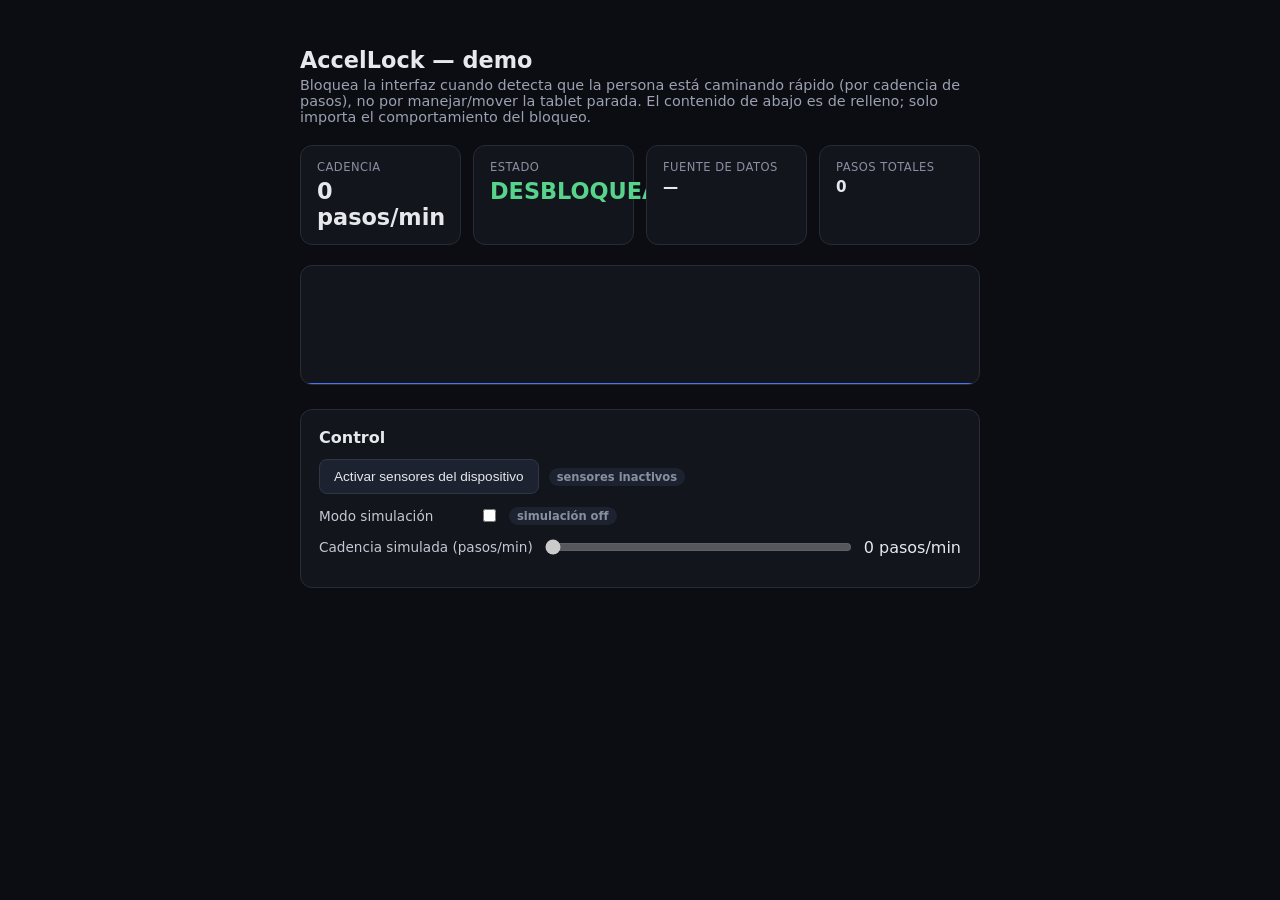
==== index.html @ 6d0002ca "nuevos cambios" ====
<!DOCTYPE html>
<html lang="es">
<head>
<meta charset="UTF-8" />
<meta name="viewport" content="width=device-width, initial-scale=1.0, viewport-fit=cover" />
<title>AccelLock — bloqueo por acelerómetro</title>
<link rel="stylesheet" href="index.css">
</head>
<body>

  <div class="app">
    <h1>AccelLock — demo</h1>
    <p class="subtitle">
      Bloquea la interfaz cuando detecta que la persona está caminando rápido
      (por cadencia de pasos), no por manejar/mover la tablet parada.
      El contenido de abajo es de relleno; solo importa el comportamiento del bloqueo.
    </p>

    <!-- Dashboard de relleno --------------------------------------------- -->
    <div class="cards">
      <div class="card">
        <div class="label">Cadencia</div>
        <div class="value" id="velReadout">0 pasos/min</div>
      </div>
      <div class="card">
        <div class="label">Estado</div>
        <div class="value" id="stateReadout">DESBLOQUEADO</div>
      </div>
      <div class="card">
        <div class="label">Fuente de datos</div>
        <div class="value" id="sourceReadout" style="font-size:0.95rem;">—</div>
      </div>
      <div class="card">
        <div class="label">Pasos totales</div>
        <div class="value" id="countReadout" style="font-size:0.95rem;">0</div>
      </div>
    </div>

    <canvas id="fillerChart" width="680" height="120"></canvas>

    <!-- Panel de control ---------------------------------------------- -->
    <div class="panel">
      <h2>Control</h2>

      <div class="row">
        <button id="btnPermission">Activar sensores del dispositivo</button>
        <span class="badge" id="sensorBadge">sensores inactivos</span>
      </div>

      <div class="row">
        <label for="simToggle">Modo simulación</label>
        <input type="checkbox" id="simToggle" />
        <span class="badge" id="simBadge">simulación off</span>
      </div>

      <div class="row">
        <label for="simSlider">Cadencia simulada (pasos/min)</label>
        <input type="range" id="simSlider" min="0" max="160" step="1" value="0" disabled />
        <span id="simValue" style="min-width:70px; text-align:right;">0 pasos/min</span>
      </div>
    </div>
  </div>

  <!-- Capa de bloqueo: contenido genérico de relleno ---------------------- -->
  <div id="lockOverlay" aria-hidden="true">
    <div class="msg">
      <div class="icon">&#9888;</div>
      <h2>SISTEMA BLOQUEADO &ndash; Movimiento detectado</h2>
      <p>La interacción se restablecerá automáticamente al detenerse el movimiento.</p>
    </div>
  </div>


  <script src="index.js"></script>
</body>
</html>
---- index.css ----
/* ---------------------------------------------------------------------
   * Estilos base. Contenido de relleno: solo para que el prototipo
   * se vea como una app real; no tiene lógica de negocio.
   * ------------------------------------------------------------------- */
  * { box-sizing: border-box; }

  body {
    margin: 0;
    font-family: system-ui, -apple-system, "Segoe UI", Roboto, sans-serif;
    background: #0b0d12;
    color: #e6e8ec;
  }

  .app {
    max-width: 720px;
    margin: 0 auto;
    padding: 32px 20px 80px;
  }

  .app h1 { font-size: 1.4rem; margin-bottom: 4px; }
  .app p.subtitle { color: #9aa1b0; margin-top: 0; font-size: 0.9rem; }

  .cards {
    display: grid;
    grid-template-columns: repeat(auto-fit, minmax(150px, 1fr));
    gap: 12px;
    margin: 20px 0;
  }

  .card {
    background: #12151c;
    border: 1px solid #262b36;
    border-radius: 12px;
    padding: 14px 16px;
  }

  .card .label { font-size: 0.72rem; color: #8890a0; text-transform: uppercase; letter-spacing: .04em; }
  .card .value { font-size: 1.4rem; font-weight: 600; margin-top: 4px; font-variant-numeric: tabular-nums; }
  .card .value.state-locked { color: #ff6b6b; }
  .card .value.state-unlocked { color: #57d38c; }

  canvas#fillerChart {
    width: 100%;
    height: 120px;
    background: #12151c;
    border: 1px solid #262b36;
    border-radius: 12px;
    display: block;
  }

  /* Panel de control / simulación --------------------------------------- */
  .panel {
    margin-top: 24px;
    background: #12151c;
    border: 1px solid #262b36;
    border-radius: 12px;
    padding: 18px;
  }

  .panel h2 { font-size: 1rem; margin: 0 0 12px; }

  .row { display: flex; align-items: center; gap: 10px; margin-bottom: 12px; flex-wrap: wrap; }

  .row label { font-size: 0.85rem; color: #c3c8d3; min-width: 150px; }

  .row input[type="range"] { flex: 1; min-width: 160px; }

  button {
    padding: 9px 14px;
    border-radius: 8px;
    border: 1px solid #2f3746;
    background: #1c2230;
    color: #e6e8ec;
    cursor: pointer;
    font-size: 0.85rem;
  }
  button:hover { background: #242b3d; }
  button:disabled { opacity: .5; cursor: not-allowed; }

  .badge {
    display: inline-block;
    padding: 2px 8px;
    border-radius: 999px;
    font-size: 0.72rem;
    font-weight: 600;
    background: #1c2230;
    color: #8890a0;
  }
  .badge.on { background: #16321f; color: #57d38c; }

  /* ------------------------------------------------------------------- *
   * CAPA DE BLOQUEO
   * - position: fixed + inset 0  => cubre 100% ancho/alto siempre.
   * - display:none por defecto; se activa con la clase .visible.
   * - pointer-events: auto (heredado, por defecto) sobre un elemento que
   *   cubre toda la pantalla y no reenvía eventos = bloquea totalmente
   *   clicks/touch en lo que está debajo, sin necesidad de deshabilitar
   *   cada control individualmente.
   * - touch-action:none evita scroll/gestos táctiles residuales.
   * ------------------------------------------------------------------- */
  #lockOverlay {
    position: fixed;
    inset: 0;
    width: 100%;
    height: 100%;
    display: none;
    align-items: center;
    justify-content: center;
    background: #000000;      /* opaca al 100%, sin transparencia */
    z-index: 2147483647;      /* por encima de cualquier otro elemento */
    touch-action: none;
    user-select: none;
    cursor: not-allowed;
  }

  #lockOverlay.visible { display: flex; }

  #lockOverlay .msg {
    text-align: center;
    padding: 24px;
  }

  #lockOverlay .msg .icon {
    font-size: 2.4rem;
    margin-bottom: 12px;
  }

  #lockOverlay .msg h2 {
    color: #ff5252;
    font-size: 1.3rem;
    margin: 0 0 6px;
    letter-spacing: .02em;
  }

  #lockOverlay .msg p {
    color: #9aa1b0;
    font-size: 0.85rem;
    margin: 0;
  }
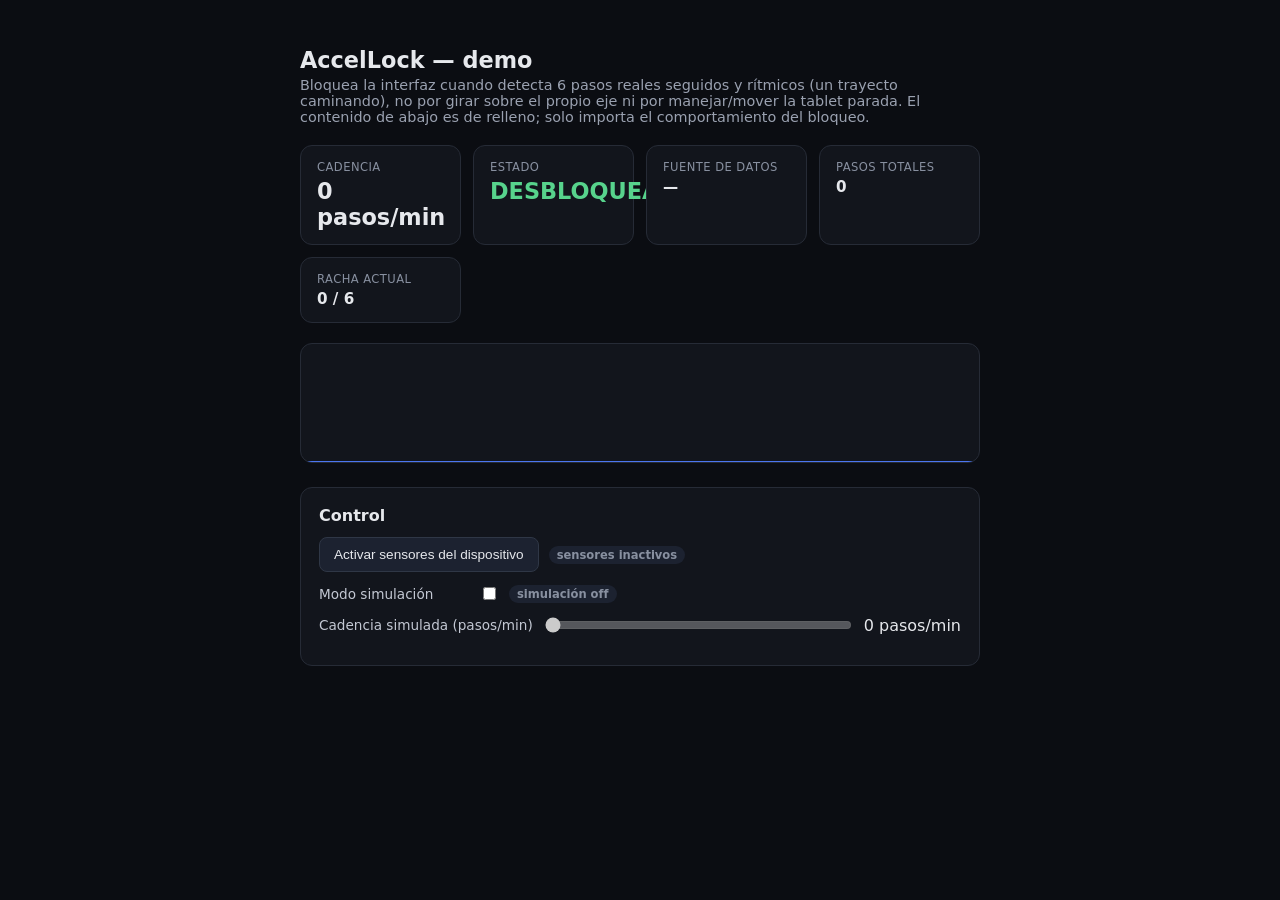
==== commit 37100a0e: "nuevos ajustes realizados para la deteccion de los movimientos" ====
--- a/index.html
+++ b/index.html
@@ -11,8 +11,9 @@
   <div class="app">
     <h1>AccelLock — demo</h1>
     <p class="subtitle">
-      Bloquea la interfaz cuando detecta que la persona está caminando rápido
-      (por cadencia de pasos), no por manejar/mover la tablet parada.
+      Bloquea la interfaz cuando detecta 6 pasos reales seguidos y rítmicos
+      (un trayecto caminando), no por girar sobre el propio eje ni por
+      manejar/mover la tablet parada.
       El contenido de abajo es de relleno; solo importa el comportamiento del bloqueo.
     </p>
 
@@ -33,6 +34,10 @@
       <div class="card">
         <div class="label">Pasos totales</div>
         <div class="value" id="countReadout" style="font-size:0.95rem;">0</div>
+      </div>
+      <div class="card">
+        <div class="label">Racha actual</div>
+        <div class="value" id="streakReadout" style="font-size:0.95rem;">0 / 6</div>
       </div>
     </div>
 
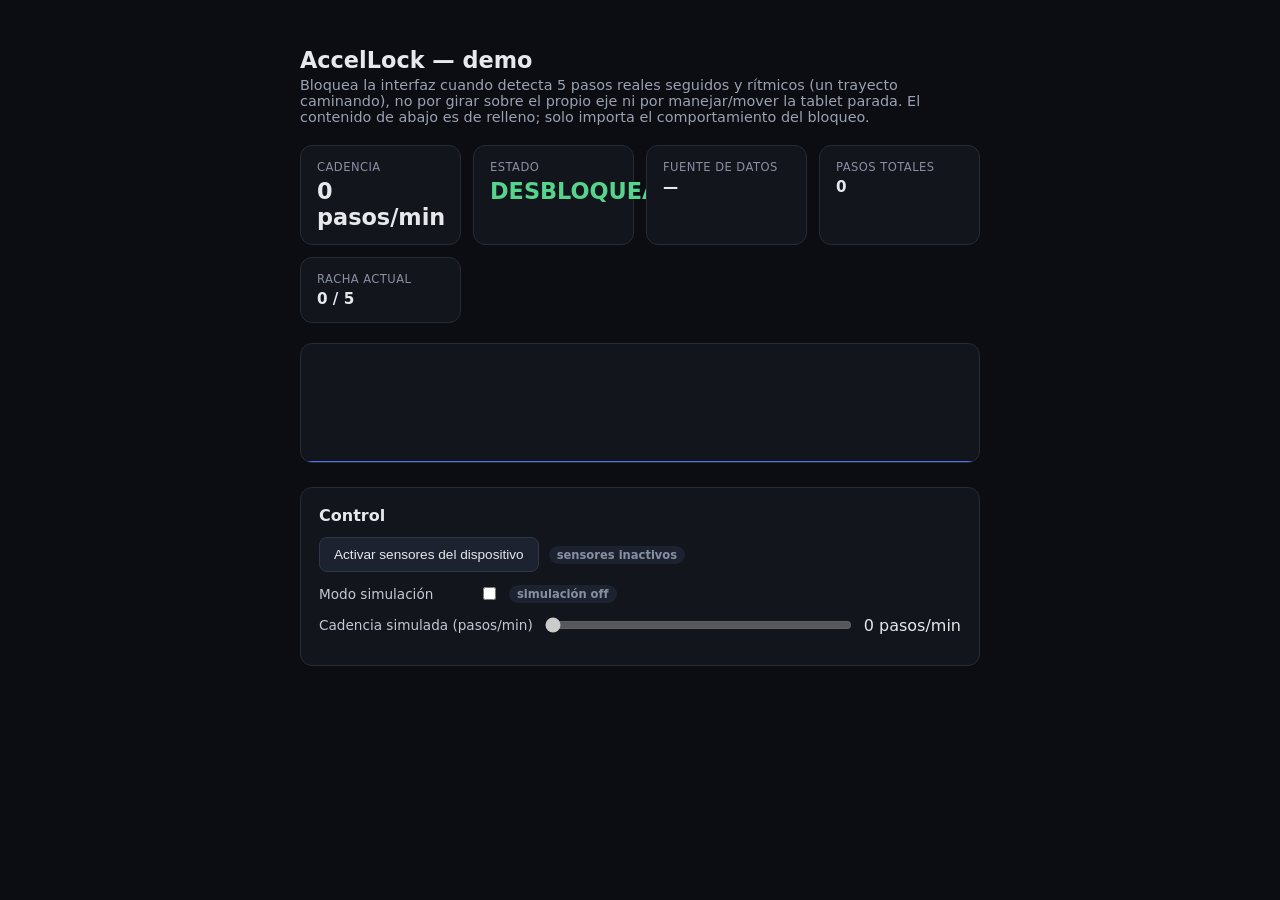
==== commit f8a61d84: "Se agregaron nuevos cambios en el ajuste de los pasos" ====
--- a/index.html
+++ b/index.html
@@ -11,7 +11,7 @@
   <div class="app">
     <h1>AccelLock — demo</h1>
     <p class="subtitle">
-      Bloquea la interfaz cuando detecta 6 pasos reales seguidos y rítmicos
+      Bloquea la interfaz cuando detecta 5 pasos reales seguidos y rítmicos
       (un trayecto caminando), no por girar sobre el propio eje ni por
       manejar/mover la tablet parada.
       El contenido de abajo es de relleno; solo importa el comportamiento del bloqueo.
@@ -37,7 +37,7 @@
       </div>
       <div class="card">
         <div class="label">Racha actual</div>
-        <div class="value" id="streakReadout" style="font-size:0.95rem;">0 / 6</div>
+        <div class="value" id="streakReadout" style="font-size:0.95rem;">0 / 5</div>
       </div>
     </div>
 
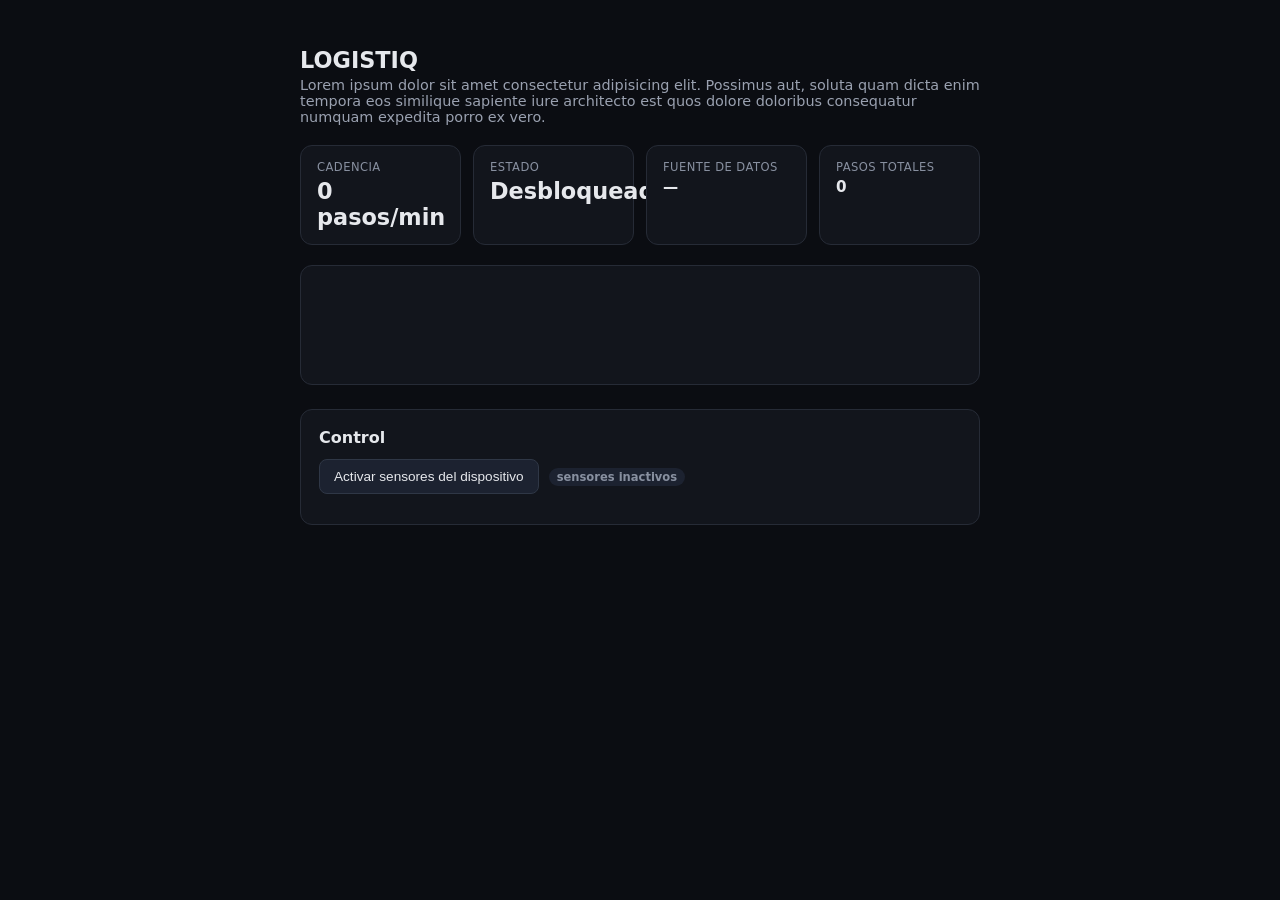
==== commit 78175199: "se agregaron nuevos cambios al repositorio" ====
--- a/index.html
+++ b/index.html
@@ -9,12 +9,10 @@
 <body>
 
   <div class="app">
-    <h1>AccelLock — demo</h1>
+    <h1>LOGISTIQ</h1>
     <p class="subtitle">
-      Bloquea la interfaz cuando detecta 5 pasos reales seguidos y rítmicos
-      (un trayecto caminando), no por girar sobre el propio eje ni por
-      manejar/mover la tablet parada.
-      El contenido de abajo es de relleno; solo importa el comportamiento del bloqueo.
+      Lorem ipsum dolor sit amet consectetur adipisicing elit. Possimus aut,
+       soluta quam dicta enim tempora eos similique sapiente iure architecto est quos dolore doloribus consequatur numquam expedita porro ex vero.
     </p>
 
     <!-- Dashboard de relleno --------------------------------------------- -->
@@ -25,7 +23,7 @@
       </div>
       <div class="card">
         <div class="label">Estado</div>
-        <div class="value" id="stateReadout">DESBLOQUEADO</div>
+        <div class="value" id="stateReadout">Desbloqueado</div>
       </div>
       <div class="card">
         <div class="label">Fuente de datos</div>
@@ -34,10 +32,6 @@
       <div class="card">
         <div class="label">Pasos totales</div>
         <div class="value" id="countReadout" style="font-size:0.95rem;">0</div>
-      </div>
-      <div class="card">
-        <div class="label">Racha actual</div>
-        <div class="value" id="streakReadout" style="font-size:0.95rem;">0 / 5</div>
       </div>
     </div>
 
@@ -52,21 +46,13 @@
         <span class="badge" id="sensorBadge">sensores inactivos</span>
       </div>
 
-      <div class="row">
-        <label for="simToggle">Modo simulación</label>
-        <input type="checkbox" id="simToggle" />
-        <span class="badge" id="simBadge">simulación off</span>
-      </div>
 
-      <div class="row">
-        <label for="simSlider">Cadencia simulada (pasos/min)</label>
-        <input type="range" id="simSlider" min="0" max="160" step="1" value="0" disabled />
-        <span id="simValue" style="min-width:70px; text-align:right;">0 pasos/min</span>
-      </div>
+
+
     </div>
   </div>
 
-  <!-- Capa de bloqueo: contenido genérico de relleno ---------------------- -->
+  <!-- Capa de bloqueo: contenido gené1rico de relleno ---------------------- -->
   <div id="lockOverlay" aria-hidden="true">
     <div class="msg">
       <div class="icon">&#9888;</div>
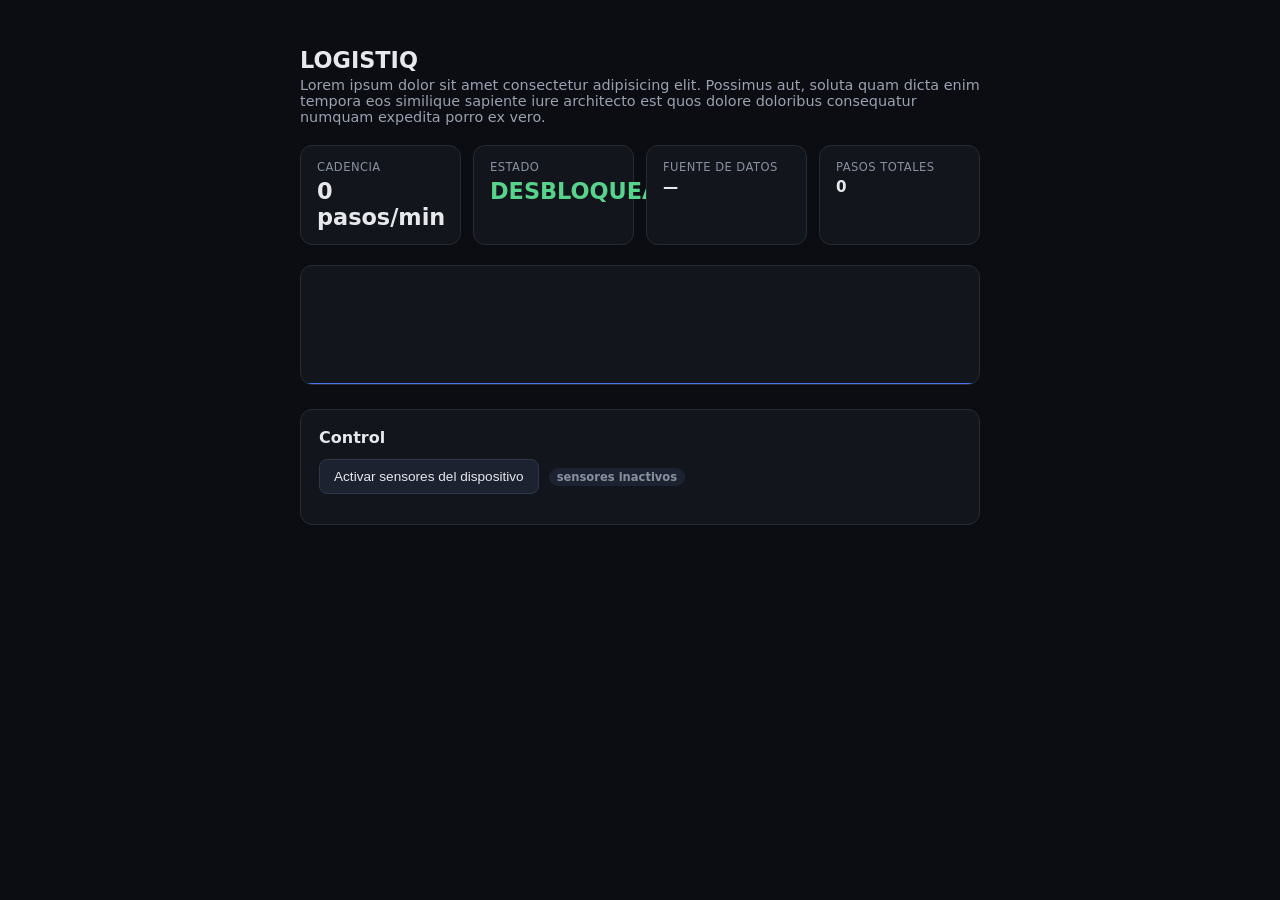
==== commit 7bbe6247: "nuevos ajustes" ====
--- a/index.html
+++ b/index.html
@@ -58,6 +58,19 @@
       <div class="icon">&#9888;</div>
       <h2>SISTEMA BLOQUEADO &ndash; Movimiento detectado</h2>
       <p>La interacción se restablecerá automáticamente al detenerse el movimiento.</p>
+      <form id="unlockForm" autocomplete="off">
+        <input
+          type="password"
+          id="unlockPassword"
+          placeholder="Contraseña"
+          autocomplete="new-password"
+          required
+        />
+
+        <button type="submit">Desbloquear</button>
+        <p id="unlockError" aria-alive="polite"></p>
+
+      </form>
     </div>
   </div>
 
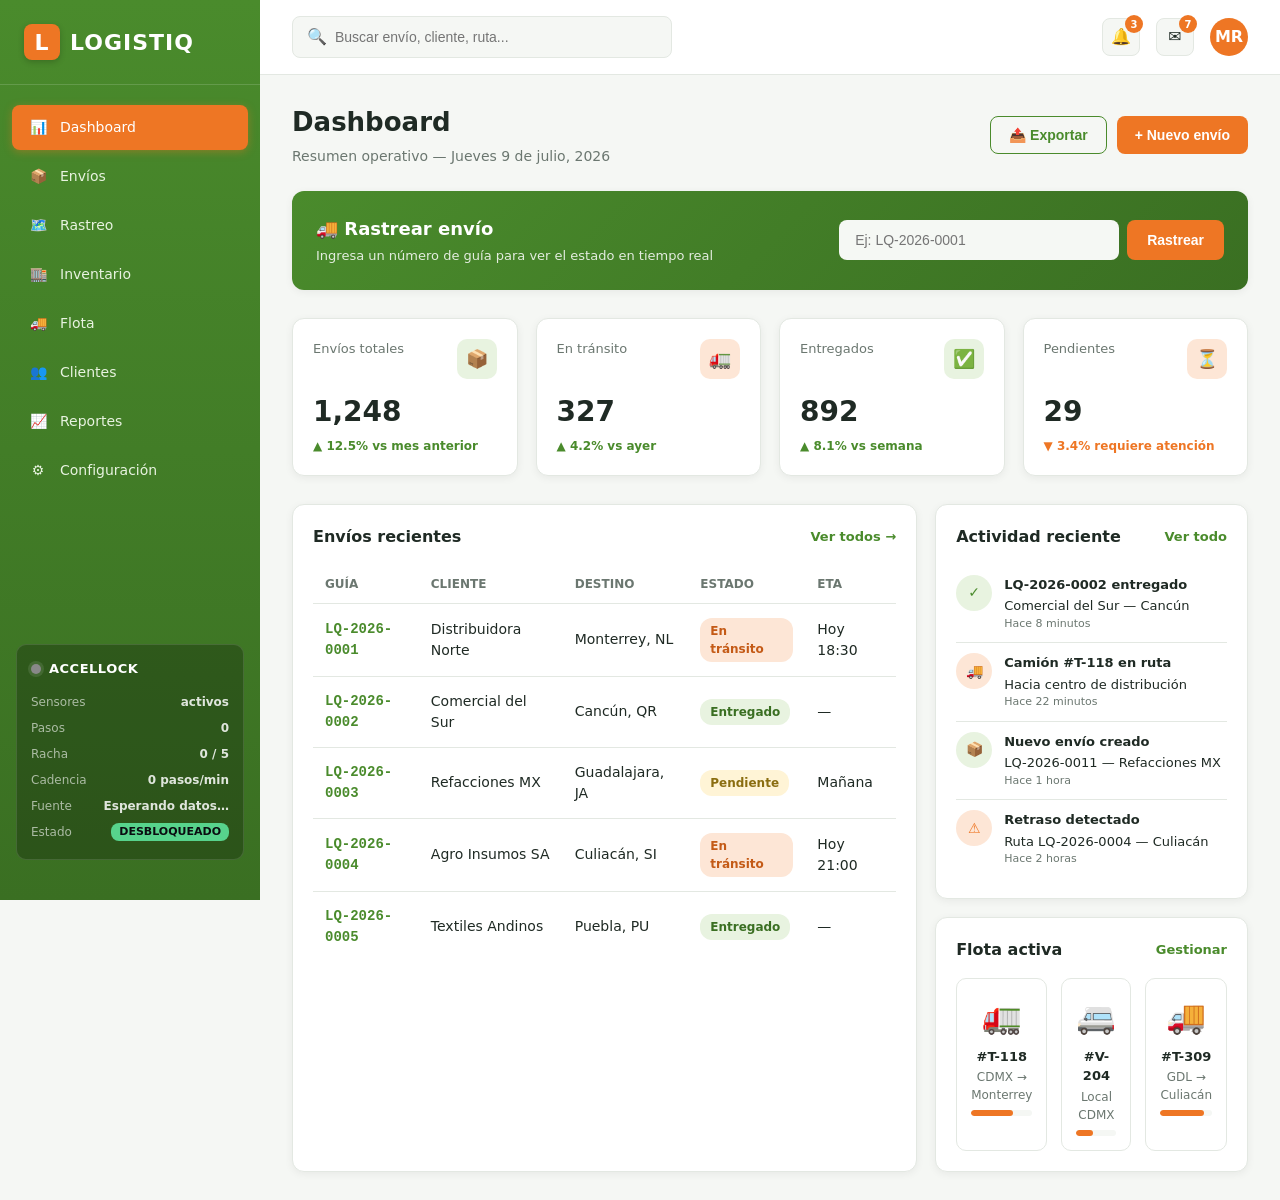
==== commit 308ba3b4: "nuevos cambios realizados" ====
--- a/index.html
+++ b/index.html
@@ -1,63 +1,260 @@
 <!DOCTYPE html>
 <html lang="es">
 <head>
-<meta charset="UTF-8" />
-<meta name="viewport" content="width=device-width, initial-scale=1.0, viewport-fit=cover" />
-<title>AccelLock — bloqueo por acelerómetro</title>
-<link rel="stylesheet" href="index.css">
+  <meta charset="UTF-8" />
+  <meta name="viewport" content="width=device-width, initial-scale=1.0, viewport-fit=cover" />
+  <title>LOGISTIQ + AccelLock — bloqueo por acelerómetro</title>
+  <link rel="stylesheet" href="index.css" />
 </head>
 <body>
 
-  <div class="app">
-    <h1>LOGISTIQ</h1>
-    <p class="subtitle">
-      Lorem ipsum dolor sit amet consectetur adipisicing elit. Possimus aut,
-       soluta quam dicta enim tempora eos similique sapiente iure architecto est quos dolore doloribus consequatur numquam expedita porro ex vero.
-    </p>
-
-    <!-- Dashboard de relleno --------------------------------------------- -->
-    <div class="cards">
-      <div class="card">
-        <div class="label">Cadencia</div>
-        <div class="value" id="velReadout">0 pasos/min</div>
+  <!-- ============================================================
+       APP LOGISTIQ (dashboard)
+       ============================================================ -->
+  <div id="app" class="app">
+
+    <!-- ============ SIDEBAR ============ -->
+    <aside class="sidebar">
+      <div class="brand">
+        <div class="brand-mark">L</div>
+        <span>LOGISTIQ</span>
       </div>
-      <div class="card">
-        <div class="label">Estado</div>
-        <div class="value" id="stateReadout">Desbloqueado</div>
+      <nav>
+        <div class="nav-item active"><span class="nav-icon">📊</span> Dashboard</div>
+        <div class="nav-item"><span class="nav-icon">📦</span> Envíos</div>
+        <div class="nav-item"><span class="nav-icon">🗺️</span> Rastreo</div>
+        <div class="nav-item"><span class="nav-icon">🏬</span> Inventario</div>
+        <div class="nav-item"><span class="nav-icon">🚚</span> Flota</div>
+        <div class="nav-item"><span class="nav-icon">👥</span> Clientes</div>
+        <div class="nav-item"><span class="nav-icon">📈</span> Reportes</div>
+        <div class="nav-item"><span class="nav-icon">⚙️</span> Configuración</div>
+      </nav>
+
+      <!-- Estado del sistema de bloqueo (sidebar inferior) -->
+      <div class="lock-panel">
+        <div class="lock-panel-head">
+          <span class="lock-dot" id="lockDot"></span>
+          <span class="lock-panel-title">AccelLock</span>
+        </div>
+        <div class="lock-panel-row">
+          <span class="lp-label">Sensores</span>
+          <span class="lp-value" id="sensorBadge">inactivo</span>
+        </div>
+        <div class="lock-panel-row">
+          <span class="lp-label">Pasos</span>
+          <span class="lp-value" id="countReadout">0</span>
+        </div>
+        <div class="lock-panel-row">
+          <span class="lp-label">Racha</span>
+          <span class="lp-value" id="streakReadout">0 / 5</span>
+        </div>
+        <div class="lock-panel-row">
+          <span class="lp-label">Cadencia</span>
+          <span class="lp-value" id="velReadout">0 pasos/min</span>
+        </div>
+        <div class="lock-panel-row">
+          <span class="lp-label">Fuente</span>
+          <span class="lp-value" id="sourceReadout">esperando…</span>
+        </div>
+        <div class="lock-panel-row">
+          <span class="lp-label">Estado</span>
+          <span class="lp-value state-badge" id="stateReadout">DESBLOQUEADO</span>
+        </div>
       </div>
-      <div class="card">
-        <div class="label">Fuente de datos</div>
-        <div class="value" id="sourceReadout" style="font-size:0.95rem;">—</div>
-      </div>
-      <div class="card">
-        <div class="label">Pasos totales</div>
-        <div class="value" id="countReadout" style="font-size:0.95rem;">0</div>
-      </div>
-    </div>
-
-    <canvas id="fillerChart" width="680" height="120"></canvas>
-
-    <!-- Panel de control ---------------------------------------------- -->
-    <div class="panel">
-      <h2>Control</h2>
-
-      <div class="row">
-        <button id="btnPermission">Activar sensores del dispositivo</button>
-        <span class="badge" id="sensorBadge">sensores inactivos</span>
-      </div>
-
-
-
-
+    </aside>
+
+    <!-- ============ MAIN ============ -->
+    <div class="main">
+
+      <!-- TOPBAR -->
+      <header class="topbar">
+        <div class="search">
+          <span>🔍</span>
+          <input type="text" placeholder="Buscar envío, cliente, ruta..." />
+        </div>
+        <div class="user-area">
+          <div class="icon-btn" title="Alertas">🔔<span class="badge">3</span></div>
+          <div class="icon-btn" title="Mensajes">✉️<span class="badge">7</span></div>
+          <div class="avatar">MR</div>
+        </div>
+      </header>
+
+      <!-- CONTENT -->
+      <main class="content">
+
+        <div class="page-header">
+          <div>
+            <div class="page-title">Dashboard</div>
+            <div class="page-subtitle">Resumen operativo — Jueves 9 de julio, 2026</div>
+          </div>
+          <div style="display:flex; gap:10px;">
+            <button class="btn btn-outline">📤 Exportar</button>
+            <button class="btn btn-primary">+ Nuevo envío</button>
+          </div>
+        </div>
+
+        <!-- TRACKER -->
+        <div class="tracker">
+          <div>
+            <h3>🚚 Rastrear envío</h3>
+            <p>Ingresa un número de guía para ver el estado en tiempo real</p>
+          </div>
+          <form class="tracker-form" id="trackerForm">
+            <input type="text" id="trackingInput" placeholder="Ej: LQ-2026-0001" />
+            <button type="submit">Rastrear</button>
+          </form>
+        </div>
+
+        <!-- KPIs -->
+        <div class="kpi-grid">
+          <div class="kpi">
+            <div class="kpi-head">
+              <div class="kpi-label">Envíos totales</div>
+              <div class="kpi-icon green">📦</div>
+            </div>
+            <div class="kpi-value">1,248</div>
+            <div class="kpi-delta up">▲ 12.5% vs mes anterior</div>
+          </div>
+          <div class="kpi">
+            <div class="kpi-head">
+              <div class="kpi-label">En tránsito</div>
+              <div class="kpi-icon orange">🚛</div>
+            </div>
+            <div class="kpi-value">327</div>
+            <div class="kpi-delta up">▲ 4.2% vs ayer</div>
+          </div>
+          <div class="kpi">
+            <div class="kpi-head">
+              <div class="kpi-label">Entregados</div>
+              <div class="kpi-icon green">✅</div>
+            </div>
+            <div class="kpi-value">892</div>
+            <div class="kpi-delta up">▲ 8.1% vs semana</div>
+          </div>
+          <div class="kpi">
+            <div class="kpi-head">
+              <div class="kpi-label">Pendientes</div>
+              <div class="kpi-icon orange">⏳</div>
+            </div>
+            <div class="kpi-value">29</div>
+            <div class="kpi-delta down">▼ 3.4% requiere atención</div>
+          </div>
+        </div>
+
+        <!-- GRID: TABLA + ACTIVIDAD -->
+        <div class="grid-2">
+
+          <!-- TABLA DE ENVÍOS -->
+          <div class="card">
+            <div class="card-header">
+              <div class="card-title">Envíos recientes</div>
+              <span class="card-link">Ver todos →</span>
+            </div>
+            <table>
+              <thead>
+                <tr>
+                  <th>Guía</th>
+                  <th>Cliente</th>
+                  <th>Destino</th>
+                  <th>Estado</th>
+                  <th>ETA</th>
+                </tr>
+              </thead>
+              <tbody>
+                <tr><td class="tracking-id">LQ-2026-0001</td><td>Distribuidora Norte</td><td>Monterrey, NL</td><td><span class="status transit">En tránsito</span></td><td>Hoy 18:30</td></tr>
+                <tr><td class="tracking-id">LQ-2026-0002</td><td>Comercial del Sur</td><td>Cancún, QR</td><td><span class="status delivered">Entregado</span></td><td>—</td></tr>
+                <tr><td class="tracking-id">LQ-2026-0003</td><td>Refacciones MX</td><td>Guadalajara, JA</td><td><span class="status pending">Pendiente</span></td><td>Mañana</td></tr>
+                <tr><td class="tracking-id">LQ-2026-0004</td><td>Agro Insumos SA</td><td>Culiacán, SI</td><td><span class="status transit">En tránsito</span></td><td>Hoy 21:00</td></tr>
+                <tr><td class="tracking-id">LQ-2026-0005</td><td>Textiles Andinos</td><td>Puebla, PU</td><td><span class="status delivered">Entregado</span></td><td>—</td></tr>
+              </tbody>
+            </table>
+          </div>
+
+          <!-- ACTIVIDAD + FLOTA -->
+          <div>
+            <div class="card" style="margin-bottom:18px;">
+              <div class="card-header">
+                <div class="card-title">Actividad reciente</div>
+                <span class="card-link">Ver todo</span>
+              </div>
+              <div class="activity">
+                <div class="activity-item">
+                  <div class="activity-dot green">✓</div>
+                  <div class="activity-text">
+                    <strong>LQ-2026-0002 entregado</strong>
+                    Comercial del Sur — Cancún
+                    <div class="activity-time">Hace 8 minutos</div>
+                  </div>
+                </div>
+                <div class="activity-item">
+                  <div class="activity-dot orange">🚚</div>
+                  <div class="activity-text">
+                    <strong>Camión #T-118 en ruta</strong>
+                    Hacia centro de distribución
+                    <div class="activity-time">Hace 22 minutos</div>
+                  </div>
+                </div>
+                <div class="activity-item">
+                  <div class="activity-dot green">📦</div>
+                  <div class="activity-text">
+                    <strong>Nuevo envío creado</strong>
+                    LQ-2026-0011 — Refacciones MX
+                    <div class="activity-time">Hace 1 hora</div>
+                  </div>
+                </div>
+                <div class="activity-item">
+                  <div class="activity-dot orange">⚠</div>
+                  <div class="activity-text">
+                    <strong>Retraso detectado</strong>
+                    Ruta LQ-2026-0004 — Culiacán
+                    <div class="activity-time">Hace 2 horas</div>
+                  </div>
+                </div>
+              </div>
+            </div>
+
+            <div class="card">
+              <div class="card-header">
+                <div class="card-title">Flota activa</div>
+                <span class="card-link">Gestionar</span>
+              </div>
+              <div class="fleet-grid">
+                <div class="vehicle">
+                  <div class="vehicle-icon">🚛</div>
+                  <div class="vehicle-id">#T-118</div>
+                  <div class="vehicle-route">CDMX → Monterrey</div>
+                  <div class="progress"><div class="progress-bar" style="width:68%;"></div></div>
+                </div>
+                <div class="vehicle">
+                  <div class="vehicle-icon">🚐</div>
+                  <div class="vehicle-id">#V-204</div>
+                  <div class="vehicle-route">Local CDMX</div>
+                  <div class="progress"><div class="progress-bar" style="width:42%;"></div></div>
+                </div>
+                <div class="vehicle">
+                  <div class="vehicle-icon">🚚</div>
+                  <div class="vehicle-id">#T-309</div>
+                  <div class="vehicle-route">GDL → Culiacán</div>
+                  <div class="progress"><div class="progress-bar" style="width:85%;"></div></div>
+                </div>
+              </div>
+            </div>
+          </div>
+        </div>
+      </main>
     </div>
   </div>
 
-  <!-- Capa de bloqueo: contenido gené1rico de relleno ---------------------- -->
+  <!-- ============================================================
+       CAPA DE BLOQUEO (cubre toda la pantalla cuando se activa)
+       ============================================================ -->
   <div id="lockOverlay" aria-hidden="true">
-    <div class="msg">
-      <div class="icon">&#9888;</div>
-      <h2>SISTEMA BLOQUEADO &ndash; Movimiento detectado</h2>
-      <p>La interacción se restablecerá automáticamente al detenerse el movimiento.</p>
+    <div class="lock-card">
+      <div class="lock-icon">⚠</div>
+      <h2>SISTEMA BLOQUEADO</h2>
+      <p class="lock-sub">Movimiento detectado</p>
+      <p class="lock-desc">Ingresa la contraseña para volver a acceder al sistema de inventario.</p>
+
       <form id="unlockForm" autocomplete="off">
         <input
           type="password"
@@ -66,15 +263,12 @@
           autocomplete="new-password"
           required
         />
-
-        <button type="submit">Desbloquear</button>
-        <p id="unlockError" aria-alive="polite"></p>
-
+        <button type="submit">🔓 Desbloquear</button>
+        <p id="unlockError" aria-live="polite"></p>
       </form>
     </div>
   </div>
 
-
   <script src="index.js"></script>
 </body>
 </html>
--- a/index.css
+++ b/index.css
@@ -1,140 +1,836 @@
-
-  /* ---------------------------------------------------------------------
-   * Estilos base. Contenido de relleno: solo para que el prototipo
-   * se vea como una app real; no tiene lógica de negocio.
-   * ------------------------------------------------------------------- */
-  * { box-sizing: border-box; }
-
-  body {
-    margin: 0;
-    font-family: system-ui, -apple-system, "Segoe UI", Roboto, sans-serif;
-    background: #0b0d12;
-    color: #e6e8ec;
-  }
-
-  .app {
-    max-width: 720px;
-    margin: 0 auto;
-    padding: 32px 20px 80px;
-  }
-
-  .app h1 { font-size: 1.4rem; margin-bottom: 4px; }
-  .app p.subtitle { color: #9aa1b0; margin-top: 0; font-size: 0.9rem; }
-
-  .cards {
-    display: grid;
-    grid-template-columns: repeat(auto-fit, minmax(150px, 1fr));
-    gap: 12px;
-    margin: 20px 0;
-  }
-
-  .card {
-    background: #12151c;
-    border: 1px solid #262b36;
-    border-radius: 12px;
-    padding: 14px 16px;
-  }
-
-  .card .label { font-size: 0.72rem; color: #8890a0; text-transform: uppercase; letter-spacing: .04em; }
-  .card .value { font-size: 1.4rem; font-weight: 600; margin-top: 4px; font-variant-numeric: tabular-nums; }
-  .card .value.state-locked { color: #ff6b6b; }
-  .card .value.state-unlocked { color: #57d38c; }
-
-  canvas#fillerChart {
-    width: 100%;
-    height: 120px;
-    background: #12151c;
-    border: 1px solid #262b36;
-    border-radius: 12px;
-    display: block;
-  }
-
-  /* Panel de control / simulación --------------------------------------- */
-  .panel {
-    margin-top: 24px;
-    background: #12151c;
-    border: 1px solid #262b36;
-    border-radius: 12px;
-    padding: 18px;
-  }
-
-  .panel h2 { font-size: 1rem; margin: 0 0 12px; }
-
-  .row { display: flex; align-items: center; gap: 10px; margin-bottom: 12px; flex-wrap: wrap; }
-
-  .row label { font-size: 0.85rem; color: #c3c8d3; min-width: 150px; }
-
-  .row input[type="range"] { flex: 1; min-width: 160px; }
-
-  button {
-    padding: 9px 14px;
-    border-radius: 8px;
-    border: 1px solid #2f3746;
-    background: #1c2230;
-    color: #e6e8ec;
-    cursor: pointer;
-    font-size: 0.85rem;
-  }
-  button:hover { background: #242b3d; }
-  button:disabled { opacity: .5; cursor: not-allowed; }
-
-  .badge {
-    display: inline-block;
-    padding: 2px 8px;
-    border-radius: 999px;
-    font-size: 0.72rem;
-    font-weight: 600;
-    background: #1c2230;
-    color: #8890a0;
-  }
-  .badge.on { background: #16321f; color: #57d38c; }
-
-  /* ------------------------------------------------------------------- *
-   * CAPA DE BLOQUEO
-   * - position: fixed + inset 0  => cubre 100% ancho/alto siempre.
-   * - display:none por defecto; se activa con la clase .visible.
-   * - pointer-events: auto (heredado, por defecto) sobre un elemento que
-   *   cubre toda la pantalla y no reenvía eventos = bloquea totalmente
-   *   clicks/touch en lo que está debajo, sin necesidad de deshabilitar
-   *   cada control individualmente.
-   * - touch-action:none evita scroll/gestos táctiles residuales.
-   * ------------------------------------------------------------------- */
-  #lockOverlay {
-    position: fixed;
-    inset: 0;
-    width: 100%;
-    height: 100%;
-    display: none;
-    align-items: center;
-    justify-content: center;
-    background: #000000;      /* opaca al 100%, sin transparencia */
-    z-index: 2147483647;      /* por encima de cualquier otro elemento */
-    touch-action: none;
-    user-select: none;
-    cursor: not-allowed;
-  }
-
-  #lockOverlay.visible { display: flex; }
-
-  #lockOverlay .msg {
-    text-align: center;
-    padding: 24px;
-  }
-
-  #lockOverlay .msg .icon {
-    font-size: 2.4rem;
-    margin-bottom: 12px;
-  }
-
-  #lockOverlay .msg h2 {
-    color: #ff5252;
-    font-size: 1.3rem;
-    margin: 0 0 6px;
-    letter-spacing: .02em;
-  }
-
-  #lockOverlay .msg p {
-    color: #9aa1b0;
-    font-size: 0.85rem;
-    margin: 0;
-  }
+:root {
+
+  --verde: #4a8b2c;
+
+  --verde-oscuro: #3a6f22;
+
+  --verde-claro: #e8f3e0;
+
+  --naranja: #ee7624;
+
+  --naranja-oscuro: #c45a16;
+
+  --naranja-claro: #fde6d6;
+
+  --bg: #f5f7f4;
+
+  --card: #ffffff;
+
+  --texto: #1f2a24;
+
+  --texto-suave: #6b7770;
+
+  --borde: #e3e8e2;
+
+  --sombra: 0 2px 8px rgba(0, 0, 0, .06);
+
+  --sombra-hover: 0 6px 18px rgba(0, 0, 0, .08);
+
+
+  --lock-bg: #0a0c10;
+
+  --lock-card: #141821;
+
+  --lock-borde: #262b36;
+
+  --lock-texto: #e6e8ec;
+
+  --lock-sutil: #9aa1b0;
+
+  --lock-error: #ff5252;
+
+  --lock-ok: #57d38c;
+
+}
+
+
+* { box-sizing: border-box; margin: 0; padding: 0; }
+
+
+html, body {
+
+  font-family: 'Segoe UI', system-ui, -apple-system, Roboto, sans-serif;
+
+  background: var(--bg);
+
+  color: var(--texto);
+
+  line-height: 1.5;
+
+  -webkit-font-smoothing: antialiased;
+
+}
+
+
+/* ============================================================
+
+   LAYOUT PRINCIPAL (LOGISTIQ)
+
+   ============================================================ */
+
+.app {
+
+  display: grid;
+
+  grid-template-columns: 260px 1fr;
+
+  min-height: 100vh;
+
+}
+
+
+/* ---------- SIDEBAR ---------- */
+
+.sidebar {
+
+  background: linear-gradient(180deg, var(--verde) 0%, var(--verde-oscuro) 100%);
+
+  color: #fff;
+
+  padding: 24px 0;
+
+  position: sticky;
+
+  top: 0;
+
+  height: 100vh;
+
+  display: flex;
+
+  flex-direction: column;
+
+  overflow-y: auto;
+
+}
+
+.brand {
+
+  display: flex;
+
+  align-items: center;
+
+  gap: 10px;
+
+  padding: 0 24px 24px;
+
+  border-bottom: 1px solid rgba(255, 255, 255, .15);
+
+  font-size: 22px;
+
+  font-weight: 800;
+
+  letter-spacing: 1px;
+
+}
+
+.brand-mark {
+
+  width: 36px; height: 36px; border-radius: 8px;
+
+  background: var(--naranja);
+
+  display: grid; place-items: center;
+
+  font-weight: 900;
+
+  box-shadow: 0 2px 6px rgba(0, 0, 0, .2);
+
+}
+
+nav { padding: 16px 12px; }
+
+.nav-item {
+
+  display: flex; align-items: center; gap: 12px;
+
+  padding: 12px 16px; margin: 4px 0;
+
+  border-radius: 8px; color: #e8f3e0;
+
+  cursor: pointer;
+
+  font-size: 14px; font-weight: 500;
+
+  transition: all .2s;
+
+}
+
+.nav-item:hover { background: rgba(255, 255, 255, .1); }
+
+.nav-item.active {
+
+  background: var(--naranja);
+
+  color: #fff;
+
+  box-shadow: 0 2px 8px rgba(238, 118, 36, .4);
+
+}
+
+.nav-icon { width: 20px; text-align: center; }
+
+
+/* ---------- Lock panel dentro del sidebar ---------- */
+
+.lock-panel {
+
+  margin: auto 16px 16px;
+
+  padding: 14px;
+
+  background: rgba(0, 0, 0, .25);
+
+  border: 1px solid rgba(255, 255, 255, .12);
+
+  border-radius: 10px;
+
+  font-size: 12px;
+
+}
+
+.lock-panel-head {
+
+  display: flex; align-items: center; gap: 8px;
+
+  margin-bottom: 10px;
+
+  font-weight: 700;
+
+  font-size: 13px;
+
+  letter-spacing: .5px;
+
+  text-transform: uppercase;
+
+}
+
+.lock-dot {
+
+  width: 10px; height: 10px; border-radius: 50%;
+
+  background: #888;
+
+  box-shadow: 0 0 0 3px rgba(255, 255, 255, .1);
+
+  transition: all .2s;
+
+}
+
+.lock-dot.on { background: var(--lock-ok); box-shadow: 0 0 0 3px rgba(87, 211, 140, .25); animation: pulse 2s infinite; }
+
+.lock-dot.locked { background: var(--naranja); box-shadow: 0 0 0 3px rgba(238, 118, 36, .25); }
+
+@keyframes pulse {
+
+  0%, 100% { box-shadow: 0 0 0 3px rgba(87, 211, 140, .25); }
+
+  50%      { box-shadow: 0 0 0 6px rgba(87, 211, 140, .10); }
+
+}
+
+.lock-panel-row {
+
+  display: flex; justify-content: space-between;
+
+  padding: 4px 0;
+
+  color: rgba(255, 255, 255, .85);
+
+}
+
+.lp-label { color: rgba(255, 255, 255, .6); }
+
+.lp-value { font-weight: 600; font-variant-numeric: tabular-nums; }
+
+.state-badge { padding: 1px 8px; border-radius: 8px; font-size: 11px; }
+
+.state-badge.state-locked   { background: var(--naranja); color: #fff; }
+
+.state-badge.state-unlocked { background: var(--lock-ok); color: #0a0c10; }
+
+
+/* ---------- TOPBAR ---------- */
+
+.main { display: flex; flex-direction: column; min-width: 0; }
+
+.topbar {
+
+  background: var(--card);
+
+  padding: 16px 32px;
+
+  display: flex; align-items: center; justify-content: space-between;
+
+  border-bottom: 1px solid var(--borde);
+
+  position: sticky; top: 0; z-index: 10;
+
+}
+
+.search {
+
+  display: flex; align-items: center; gap: 8px;
+
+  background: var(--bg);
+
+  border: 1px solid var(--borde);
+
+  border-radius: 8px;
+
+  padding: 8px 14px;
+
+  width: 380px;
+
+}
+
+.search input { border: none; background: transparent; outline: none; flex: 1; font-size: 14px; color: var(--texto); }
+
+.user-area { display: flex; align-items: center; gap: 16px; }
+
+.icon-btn {
+
+  width: 38px; height: 38px; border-radius: 8px;
+
+  background: var(--bg); border: 1px solid var(--borde);
+
+  cursor: pointer; display: grid; place-items: center;
+
+  position: relative; transition: all .2s;
+
+}
+
+.icon-btn:hover { background: var(--verde-claro); border-color: var(--verde); }
+
+.badge {
+
+  position: absolute; top: -4px; right: -4px;
+
+  background: var(--naranja); color: #fff;
+
+  font-size: 10px; font-weight: 700;
+
+  width: 18px; height: 18px; border-radius: 50%;
+
+  display: grid; place-items: center;
+
+}
+
+.avatar {
+
+  width: 38px; height: 38px; border-radius: 50%;
+
+  background: var(--naranja);
+
+  display: grid; place-items: center;
+
+  color: #fff; font-weight: 700;
+
+}
+
+
+/* ---------- CONTENT ---------- */
+
+.content { padding: 28px 32px; }
+
+.page-header {
+
+  display: flex; justify-content: space-between; align-items: center;
+
+  margin-bottom: 24px;
+
+  flex-wrap: wrap; gap: 12px;
+
+}
+
+.page-title { font-size: 26px; font-weight: 700; }
+
+.page-subtitle { color: var(--texto-suave); font-size: 14px; margin-top: 4px; }
+
+.btn {
+
+  padding: 10px 18px; border-radius: 8px;
+
+  border: none; cursor: pointer; font-weight: 600;
+
+  font-size: 14px; display: inline-flex; align-items: center; gap: 8px;
+
+  transition: all .2s;
+
+}
+
+.btn-primary { background: var(--naranja); color: #fff; }
+
+.btn-primary:hover { background: var(--naranja-oscuro); transform: translateY(-1px); }
+
+.btn-outline { background: transparent; color: var(--verde); border: 1.5px solid var(--verde); }
+
+.btn-outline:hover { background: var(--verde-claro); }
+
+
+/* ---------- KPI CARDS ---------- */
+
+.kpi-grid {
+
+  display: grid; grid-template-columns: repeat(4, 1fr);
+
+  gap: 18px; margin-bottom: 28px;
+
+}
+
+.kpi {
+
+  background: var(--card);
+
+  border-radius: 12px;
+
+  padding: 20px;
+
+  box-shadow: var(--sombra);
+
+  border: 1px solid var(--borde);
+
+  transition: all .2s;
+
+}
+
+.kpi:hover { box-shadow: var(--sombra-hover); transform: translateY(-2px); }
+
+.kpi-head { display: flex; justify-content: space-between; align-items: flex-start; }
+
+.kpi-label { color: var(--texto-suave); font-size: 13px; font-weight: 500; }
+
+.kpi-icon {
+
+  width: 40px; height: 40px; border-radius: 10px;
+
+  display: grid; place-items: center; font-size: 18px;
+
+}
+
+.kpi-icon.green  { background: var(--verde-claro);   color: var(--verde); }
+
+.kpi-icon.orange { background: var(--naranja-claro); color: var(--naranja); }
+
+.kpi-value { font-size: 28px; font-weight: 800; margin: 12px 0 4px; color: var(--texto); }
+
+.kpi-delta { font-size: 12px; font-weight: 600; }
+
+.kpi-delta.up   { color: var(--verde); }
+
+.kpi-delta.down { color: var(--naranja); }
+
+
+/* ---------- TRACKER ---------- */
+
+.tracker {
+
+  background: linear-gradient(135deg, var(--verde) 0%, var(--verde-oscuro) 100%);
+
+  color: #fff; border-radius: 12px; padding: 24px;
+
+  margin-bottom: 28px; box-shadow: var(--sombra);
+
+  display: grid; grid-template-columns: 1fr auto; gap: 24px; align-items: center;
+
+}
+
+.tracker h3 { font-size: 18px; margin-bottom: 4px; }
+
+.tracker p  { opacity: .85; font-size: 13px; }
+
+.tracker-form { display: flex; gap: 8px; flex-wrap: wrap; }
+
+.tracker-form input {
+
+  background: rgba(255, 255, 255, .95); border: none;
+
+  padding: 12px 16px; border-radius: 8px; font-size: 14px;
+
+  width: 280px; outline: none; color: var(--texto);
+
+}
+
+.tracker-form button {
+
+  background: var(--naranja); color: #fff; border: none;
+
+  padding: 12px 20px; border-radius: 8px;
+
+  cursor: pointer; font-weight: 600; font-size: 14px;
+
+  transition: background .2s;
+
+}
+
+.tracker-form button:hover { background: var(--naranja-oscuro); }
+
+
+/* ---------- GRID PRINCIPAL ---------- */
+
+.grid-2 { display: grid; grid-template-columns: 2fr 1fr; gap: 18px; }
+
+
+.card {
+
+  background: var(--card);
+
+  border-radius: 12px; padding: 20px;
+
+  box-shadow: var(--sombra);
+
+  border: 1px solid var(--borde);
+
+}
+
+.card-header {
+
+  display: flex; justify-content: space-between; align-items: center;
+
+  margin-bottom: 16px;
+
+}
+
+.card-title { font-size: 16px; font-weight: 700; }
+
+.card-link  { color: var(--verde); font-size: 13px; font-weight: 600; cursor: pointer; }
+
+.card-link:hover { text-decoration: underline; }
+
+
+/* ---------- TABLE ---------- */
+
+table { width: 100%; border-collapse: collapse; }
+
+th {
+
+  text-align: left; padding: 10px 12px;
+
+  font-size: 12px; text-transform: uppercase;
+
+  color: var(--texto-suave); font-weight: 600;
+
+  border-bottom: 1px solid var(--borde);
+
+}
+
+td {
+
+  padding: 14px 12px; font-size: 14px;
+
+  border-bottom: 1px solid var(--borde);
+
+}
+
+tr:last-child td { border-bottom: none; }
+
+tr:hover { background: var(--bg); }
+
+.tracking-id { font-family: 'Courier New', monospace; font-weight: 600; color: var(--verde); }
+
+.status { display: inline-block; padding: 4px 10px; border-radius: 12px; font-size: 12px; font-weight: 600; }
+
+.status.transit   { background: var(--naranja-claro); color: var(--naranja-oscuro); }
+
+.status.delivered { background: var(--verde-claro);   color: var(--verde-oscuro); }
+
+.status.pending   { background: #fff4d6; color: #8a6d10; }
+
+
+/* ---------- ACTIVIDAD ---------- */
+
+.activity { display: flex; flex-direction: column; }
+
+.activity-item {
+
+  display: flex; gap: 12px; padding: 10px 0;
+
+  border-bottom: 1px solid var(--borde);
+
+}
+
+.activity-item:last-child { border-bottom: none; }
+
+.activity-dot {
+
+  width: 36px; height: 36px; border-radius: 50%;
+
+  display: grid; place-items: center; flex-shrink: 0;
+
+  font-size: 14px;
+
+}
+
+.activity-dot.green  { background: var(--verde-claro);   color: var(--verde); }
+
+.activity-dot.orange { background: var(--naranja-claro); color: var(--naranja); }
+
+.activity-text { font-size: 13px; }
+
+.activity-text strong { display: block; margin-bottom: 2px; }
+
+.activity-time { color: var(--texto-suave); font-size: 11px; }
+
+
+/* ---------- FLEET ---------- */
+
+.fleet-grid { display: grid; grid-template-columns: repeat(3, 1fr); gap: 14px; margin-top: 8px; }
+
+.vehicle {
+
+  border: 1px solid var(--borde); border-radius: 10px;
+
+  padding: 14px; text-align: center;
+
+}
+
+.vehicle-icon { font-size: 32px; margin-bottom: 6px; }
+
+.vehicle-id   { font-weight: 700; font-size: 13px; }
+
+.vehicle-route { color: var(--texto-suave); font-size: 12px; margin: 2px 0 6px; }
+
+.progress { height: 6px; background: var(--bg); border-radius: 3px; overflow: hidden; }
+
+.progress-bar { height: 100%; background: var(--naranja); border-radius: 3px; }
+
+
+/* ============================================================
+
+   CAPA DE BLOQUEO
+
+   - position:fixed + inset:0  -> cubre toda la pantalla
+
+   - z-index altísimo -> gana a cualquier overlay
+
+   - pointer-events:auto -> bloquea clicks al dashboard
+
+   - touch-action:none  -> bloquea gestos táctiles
+
+   ============================================================ */
+
+#lockOverlay {
+
+  position: fixed;
+
+  inset: 0;
+
+  width: 100%;
+
+  height: 100%;
+
+  display: none;
+
+  align-items: center;
+
+  justify-content: center;
+
+  background: var(--lock-bg);
+
+  z-index: 2147483647;
+
+  touch-action: none;
+
+  user-select: none;
+
+  cursor: not-allowed;
+
+}
+
+#lockOverlay.visible {
+
+  display: flex;
+
+  animation: lockFadeIn .25s ease-out;
+
+}
+
+@keyframes lockFadeIn {
+
+  from { opacity: 0; }
+
+  to   { opacity: 1; }
+
+}
+
+
+#lockOverlay .lock-card {
+
+  background: var(--lock-card);
+
+  border: 1px solid var(--lock-borde);
+
+  border-radius: 16px;
+
+  padding: 36px 32px;
+
+  width: min(92vw, 380px);
+
+  text-align: center;
+
+  box-shadow: 0 20px 60px rgba(0, 0, 0, .6);
+
+  cursor: default;
+
+}
+
+#lockOverlay .lock-icon {
+
+  font-size: 56px;
+
+  margin-bottom: 12px;
+
+  display: inline-block;
+
+  animation: shake 1.2s ease-in-out infinite;
+
+}
+
+@keyframes shake {
+
+  0%, 100% { transform: translateX(0) rotate(0); }
+
+  20%      { transform: translateX(-4px) rotate(-6deg); }
+
+  40%      { transform: translateX(4px) rotate(6deg); }
+
+  60%      { transform: translateX(-3px) rotate(-3deg); }
+
+  80%      { transform: translateX(3px) rotate(3deg); }
+
+}
+
+#lockOverlay h2 {
+
+  color: var(--naranja);
+
+  font-size: 1.2rem;
+
+  letter-spacing: .04em;
+
+  margin-bottom: 4px;
+
+}
+
+#lockOverlay .lock-sub {
+
+  color: var(--lock-texto);
+
+  font-size: .95rem;
+
+  font-weight: 600;
+
+  margin-bottom: 6px;
+
+}
+
+#lockOverlay .lock-desc {
+
+  color: var(--lock-sutil);
+
+  font-size: .82rem;
+
+  margin-bottom: 22px;
+
+}
+
+#unlockForm { display: flex; flex-direction: column; gap: 10px; }
+
+#unlockForm input {
+
+  background: #0f1219;
+
+  border: 1px solid var(--lock-borde);
+
+  color: var(--lock-texto);
+
+  padding: 12px 14px;
+
+  border-radius: 8px;
+
+  font-size: 15px;
+
+  outline: none;
+
+  text-align: center;
+
+  letter-spacing: 4px;
+
+  transition: border-color .2s;
+
+}
+
+#unlockForm input:focus { border-color: var(--naranja); }
+
+#unlockForm button {
+
+  background: var(--verde);
+
+  color: #fff;
+
+  border: none;
+
+  padding: 12px 16px;
+
+  border-radius: 8px;
+
+  font-weight: 700;
+
+  font-size: 14px;
+
+  cursor: pointer;
+
+  transition: background .2s, transform .1s;
+
+}
+
+#unlockForm button:hover  { background: var(--verde-oscuro); }
+
+#unlockForm button:active { transform: scale(.98); }
+
+#unlockError {
+
+  color: var(--lock-error);
+
+  font-size: 13px;
+
+  min-height: 18px;
+
+  margin-top: 4px;
+
+}
+
+
+/* ============================================================
+
+   RESPONSIVE
+
+   ============================================================ */
+
+@media (max-width: 980px) {
+
+  .app { grid-template-columns: 1fr; }
+
+  .sidebar { position: relative; height: auto; }
+
+  .kpi-grid { grid-template-columns: repeat(2, 1fr); }
+
+  .grid-2 { grid-template-columns: 1fr; }
+
+  .fleet-grid { grid-template-columns: 1fr; }
+
+  .search { width: auto; flex: 1; }
+
+  .tracker { grid-template-columns: 1fr; }
+
+}
+
+@media (max-width: 560px) {
+
+  .kpi-grid { grid-template-columns: 1fr; }
+
+  .topbar { padding: 12px 16px; }
+
+  .content { padding: 20px 16px; }
+
+}
+
